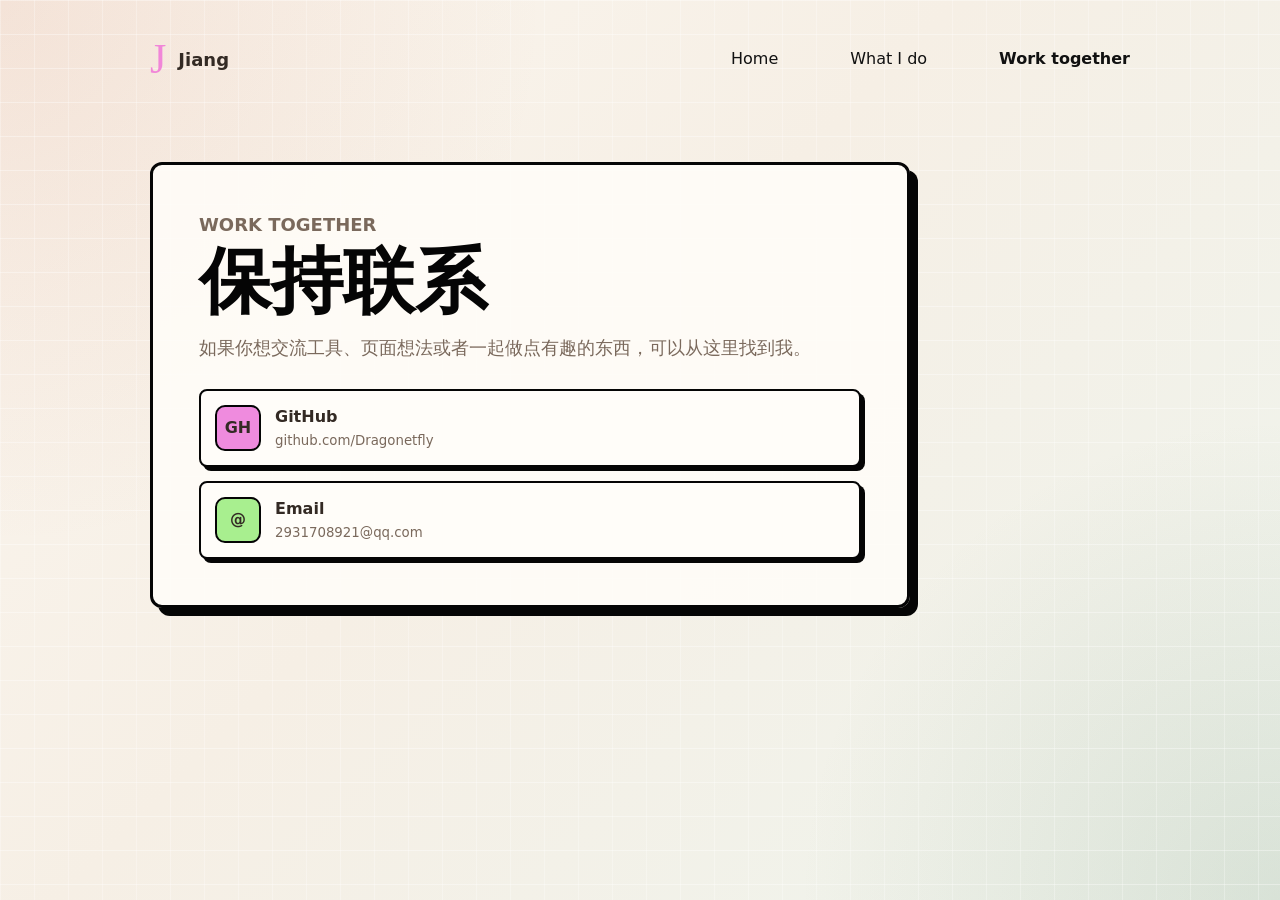
==== contact.html @ 612738bb "feat: split navigation and contact pages" ====
<!doctype html>
<html lang="zh-CN">
  <head>
    <meta charset="utf-8">
    <meta name="viewport" content="width=device-width, initial-scale=1">
    <meta name="description" content="Contact Jiang through GitHub or email.">
    <title>Jiang | Work together</title>
    <link rel="stylesheet" href="styles.css?v=20260515-6">
  </head>
  <body>
    <header class="site-header">
      <a class="brand" href="index.html" aria-label="Jiang home">
        <span class="logo-mark">J</span>
        <strong>Jiang</strong>
      </a>
      <nav class="top-nav" aria-label="Primary navigation">
        <a href="index.html">Home</a>
        <a href="navigation.html">What I do</a>
        <a class="active" href="contact.html">Work together</a>
      </nav>
    </header>

    <main class="page-shell inner-page">
      <section class="contact-hero" aria-labelledby="contact-title">
        <p class="eyebrow">Work together</p>
        <h1 id="contact-title">保持联系</h1>
        <p>如果你想交流工具、页面想法或者一起做点有趣的东西，可以从这里找到我。</p>

        <div class="contact-list">
          <a class="contact-card" href="https://github.com/Dragonetfly" target="_blank" rel="noreferrer noopener">
            <span class="contact-icon">GH</span>
            <span>
              <strong>GitHub</strong>
              <small>github.com/Dragonetfly</small>
            </span>
          </a>
          <a class="contact-card" href="mailto:2931708921@qq.com">
            <span class="contact-icon">@</span>
            <span>
              <strong>Email</strong>
              <small>2931708921@qq.com</small>
            </span>
          </a>
        </div>
      </section>
    </main>
  </body>
</html>
---- styles.css ----
:root {
  color-scheme: light;
  --paper: #fbf6ef;
  --surface: #fffdf9;
  --surface-soft: #fff8ee;
  --ink: #332a24;
  --muted: #7a695c;
  --line: #eadfce;
  --terracotta: #c96f4a;
  --sage: #769072;
  --gold: #c6953d;
  --blue: #6d8ea0;
  --rose: #bd7a82;
  --green: #698f6a;
  --shadow: 0 18px 50px rgba(73, 48, 31, 0.11);
}

* {
  box-sizing: border-box;
}

body {
  margin: 0;
  min-height: 100vh;
  background:
    linear-gradient(rgba(255, 255, 255, 0.36) 1px, transparent 1px),
    linear-gradient(90deg, rgba(255, 255, 255, 0.28) 1px, transparent 1px),
    radial-gradient(circle at top left, rgba(201, 111, 74, 0.14), transparent 34rem),
    radial-gradient(circle at bottom right, rgba(118, 144, 114, 0.18), transparent 30rem),
    linear-gradient(135deg, #fbf6ef 0%, #f6efe5 44%, #eef4ed 100%);
  background-size: 34px 34px, 34px 34px, auto, auto, auto;
  color: var(--ink);
  font-family: Inter, ui-sans-serif, system-ui, -apple-system, BlinkMacSystemFont, "Segoe UI", sans-serif;
  line-height: 1.5;
}

html {
  scroll-behavior: smooth;
}

a {
  color: inherit;
  text-decoration: none;
}

.site-header {
  display: flex;
  align-items: center;
  justify-content: space-between;
  width: min(980px, calc(100% - 32px));
  margin: 0 auto;
  padding: 38px 0 28px;
}

.brand,
.top-nav {
  display: flex;
  align-items: center;
}

.brand {
  gap: 12px;
  font-size: 18px;
}

.logo-mark {
  display: inline-grid;
  place-items: center;
  color: #f186d8;
  font-family: Georgia, "Times New Roman", serif;
  font-size: 42px;
  font-weight: 400;
  line-height: 1;
}

.top-nav {
  gap: clamp(22px, 7vw, 72px);
  font-size: 16px;
}

.top-nav a {
  color: #111;
}

.top-nav .active {
  font-weight: 800;
}

.page-shell {
  width: min(980px, calc(100% - 32px));
  margin: 0 auto;
  padding: 72px 0 56px;
}

.inner-page {
  padding-top: 54px;
}

.portfolio-hero,
.navigation-area {
  animation: rise-in 620ms ease both;
}

.page-heading {
  max-width: 680px;
  margin-bottom: 28px;
}

.page-heading h1,
.contact-hero h1 {
  margin-bottom: 14px;
  color: #050505;
  font-size: clamp(42px, 7vw, 72px);
  line-height: 1.05;
}

.page-heading p:last-child,
.contact-hero > p {
  color: var(--muted);
  font-size: 18px;
}

.navigation-area {
  animation-delay: 120ms;
}

.portfolio-hero {
  display: grid;
  grid-template-columns: minmax(0, 1.08fr) minmax(300px, 0.92fr);
  gap: clamp(34px, 7vw, 78px);
  align-items: center;
  min-height: 420px;
  margin-bottom: 76px;
}

.hero-copy {
  min-width: 0;
}

.hero-title {
  max-width: 560px;
  margin: 20px 0 20px;
  color: #050505;
  font-size: clamp(46px, 7.4vw, 76px);
  line-height: 1.08;
  letter-spacing: 0;
}

.hero-actions {
  display: flex;
  flex-wrap: wrap;
  gap: 14px;
  align-items: center;
  margin: 28px 0 18px;
}

.cta-button {
  display: inline-flex;
  align-items: center;
  justify-content: center;
  min-height: 52px;
  border: 2px solid #050505;
  border-radius: 8px;
  background: #a8ef8f;
  box-shadow: 5px 5px 0 #050505;
  padding: 0 20px;
  font-weight: 700;
  transition: transform 160ms ease, box-shadow 160ms ease;
}

.cta-button:hover {
  transform: translate(2px, 2px);
  box-shadow: 3px 3px 0 #050505;
}

.portrait-stage {
  position: relative;
  display: grid;
  place-items: center;
  min-height: 360px;
}

.portrait-frame {
  position: relative;
  width: min(290px, 70vw);
  aspect-ratio: 1 / 1;
  margin: 0;
  overflow: hidden;
  border: 4px solid #050505;
  border-radius: 18px;
  background: #94c8ef;
  box-shadow: 8px 8px 0 #050505;
  transform: rotate(0.4deg);
}

.portrait-frame::before {
  content: "";
  position: absolute;
  inset: 0;
  background: linear-gradient(135deg, rgba(255, 255, 255, 0.28), transparent 42%);
  pointer-events: none;
  z-index: 1;
}

.portrait-frame .avatar {
  width: 100%;
  height: 100%;
  border: 0;
  border-radius: 0;
  box-shadow: none;
}

.floating-sticker {
  position: absolute;
  z-index: 2;
  display: grid;
  place-items: center;
  border: 4px solid #050505;
  color: #050505;
  font-weight: 900;
  box-shadow: 5px 5px 0 #050505;
}

.sticker-brush {
  top: 44px;
  left: 18px;
  width: 98px;
  height: 66px;
  border-radius: 18px 18px 0 18px;
  background: #ef8bde;
  font-size: 34px;
}

.sticker-sun {
  right: 8px;
  bottom: 82px;
  width: 70px;
  height: 70px;
  border-radius: 50%;
  background: #f6d996;
  font-size: 38px;
}

.name-pill {
  position: absolute;
  right: 22px;
  bottom: 24px;
  z-index: 2;
  border: 3px solid #050505;
  border-radius: 999px;
  background: #a8ef8f;
  box-shadow: 4px 4px 0 #050505;
  padding: 6px 22px;
  font-weight: 800;
}

.hero {
  display: grid;
  grid-template-columns: minmax(0, 1fr) auto;
  gap: 16px;
  align-items: start;
  margin-bottom: 24px;
}

.profile-card,
.panel,
.category-card {
  border: 1px solid var(--line);
  background: rgba(255, 253, 249, 0.82);
  box-shadow: var(--shadow);
  backdrop-filter: blur(12px);
}

.profile-card {
  display: flex;
  gap: 22px;
  align-items: flex-start;
  flex: 1;
  min-width: 0;
  position: relative;
  overflow: hidden;
  padding: 28px;
  border-radius: 8px;
}

.profile-card::after {
  content: "";
  position: absolute;
  right: 24px;
  bottom: 20px;
  width: 150px;
  height: 150px;
  border: 1px solid rgba(201, 111, 74, 0.18);
  border-radius: 50%;
  transform: rotate(-12deg);
  pointer-events: none;
}

.avatar {
  width: 96px;
  height: 96px;
  flex: 0 0 auto;
  border: 3px solid #fff;
  border-radius: 50%;
  object-fit: cover;
  object-position: center;
  background: linear-gradient(135deg, #d9a071, #f3dbc0);
  box-shadow: 0 10px 28px rgba(73, 48, 31, 0.16);
}

.eyebrow {
  margin: 0 0 6px;
  color: var(--terracotta);
  font-size: 12px;
  font-weight: 750;
  text-transform: uppercase;
  letter-spacing: 0;
}

h1,
h2,
h3,
p {
  margin-top: 0;
}

h1 {
  margin-bottom: 6px;
  font-size: clamp(32px, 6vw, 56px);
  line-height: 1;
  letter-spacing: 0;
}

h2 {
  margin-bottom: 0;
  font-size: 22px;
}

h3 {
  margin-bottom: 0;
  font-size: 17px;
}

.tagline {
  margin-bottom: 10px;
  color: var(--muted);
}

.profile-intro {
  max-width: 560px;
  margin-bottom: 14px;
  color: #5f5147;
  font-size: 17px;
}

.signature {
  display: inline-flex;
  margin-bottom: 16px;
  border-left: 3px solid var(--sage);
  padding-left: 10px;
  color: var(--terracotta);
  font-family: Georgia, "Times New Roman", serif;
  font-size: 18px;
  font-style: italic;
}

.status-tags {
  display: flex;
  flex-wrap: wrap;
  gap: 8px;
}

.status-tags span,
.category-meta {
  border: 1px solid var(--line);
  background: var(--surface-soft);
  color: var(--muted);
  padding: 6px 10px;
  border-radius: 999px;
  font-size: 12px;
}

.social-links {
  display: flex;
  flex-wrap: wrap;
  justify-content: flex-end;
  gap: 10px;
  max-width: 320px;
}

.social-links a {
  border: 1px solid var(--line);
  background: var(--surface);
  padding: 10px 13px;
  border-radius: 999px;
  color: var(--muted);
  font-weight: 700;
  transition: transform 180ms ease, border-color 180ms ease, color 180ms ease;
}

.panel {
  border-radius: 8px;
  padding: 20px;
}

.section-heading,
.nav-heading {
  display: flex;
  justify-content: space-between;
  gap: 18px;
  align-items: center;
  margin-bottom: 16px;
}

.link-card {
  display: flex;
  gap: 12px;
  min-width: 0;
  border: 1px solid var(--line);
  background: var(--surface);
  transition: transform 180ms ease, border-color 180ms ease, box-shadow 180ms ease, background 180ms ease;
}

.link-visual {
  display: grid;
  place-items: center;
  flex: 0 0 auto;
  border: 1px solid color-mix(in srgb, var(--accent, var(--terracotta)) 22%, var(--line));
  background:
    linear-gradient(135deg, rgba(255, 255, 255, 0.92), rgba(255, 248, 238, 0.78)),
    color-mix(in srgb, var(--accent, var(--terracotta)) 9%, white);
  box-shadow: inset 0 1px 0 rgba(255, 255, 255, 0.72);
}

.link-visual {
  width: 42px;
  height: 42px;
  border-radius: 10px;
}

.link-visual img {
  display: block;
  width: 26px;
  height: 26px;
  object-fit: contain;
}

.link-card small,
.profile-intro {
  color: var(--muted);
}

.navigation-area {
  border: 1px solid rgba(234, 223, 206, 0.7);
  border-radius: 8px;
  background: rgba(255, 253, 249, 0.56);
  padding: 18px;
  box-shadow: 0 12px 34px rgba(73, 48, 31, 0.06);
}

.contact-panel {
  max-width: 620px;
  margin: -24px 0 38px;
  border: 2px solid #050505;
  border-radius: 8px;
  background: #fffdf9;
  box-shadow: 5px 5px 0 #050505;
  padding: 18px 20px;
}

.contact-hero {
  max-width: 760px;
  border: 3px solid #050505;
  border-radius: 12px;
  background: rgba(255, 253, 249, 0.88);
  box-shadow: 8px 8px 0 #050505;
  padding: clamp(24px, 5vw, 46px);
}

.contact-list {
  display: grid;
  gap: 14px;
  margin-top: 28px;
}

.contact-card {
  display: flex;
  align-items: center;
  gap: 14px;
  border: 2px solid #050505;
  border-radius: 8px;
  background: #fffdf9;
  box-shadow: 4px 4px 0 #050505;
  padding: 14px;
  transition: transform 160ms ease, box-shadow 160ms ease;
}

.contact-card:hover {
  transform: translate(2px, 2px);
  box-shadow: 2px 2px 0 #050505;
}

.contact-icon {
  display: grid;
  place-items: center;
  width: 46px;
  height: 46px;
  flex: 0 0 auto;
  border: 2px solid #050505;
  border-radius: 10px;
  background: #ef8bde;
  font-weight: 900;
}

.contact-card:nth-child(2) .contact-icon {
  background: #a8ef8f;
}

.contact-card span:last-child {
  display: grid;
  gap: 2px;
  min-width: 0;
}

.contact-card small {
  color: var(--muted);
  overflow-wrap: anywhere;
}

.contact-panel h2 {
  margin-bottom: 8px;
}

.contact-panel p:last-child {
  margin-bottom: 0;
}

.contact-panel a {
  font-weight: 800;
  text-decoration: underline;
  text-decoration-thickness: 2px;
  text-underline-offset: 4px;
}

.navigation-area.compact .nav-heading {
  margin-bottom: 12px;
}

.navigation-area.compact .eyebrow {
  margin-bottom: 2px;
}

.search-box {
  width: min(420px, 100%);
}

.search-box input {
  width: 100%;
  border: 1px solid var(--line);
  border-radius: 999px;
  background: var(--surface);
  color: var(--ink);
  font: inherit;
  padding: 12px 16px;
  outline: none;
  transition: border-color 180ms ease, box-shadow 180ms ease;
}

.search-box input:focus {
  border-color: rgba(201, 111, 74, 0.76);
  box-shadow: 0 0 0 4px rgba(201, 111, 74, 0.14);
}

.category-grid {
  display: grid;
  grid-template-columns: 1fr;
  gap: 10px;
}

.category-card {
  position: relative;
  overflow: hidden;
  border-radius: 6px;
  padding: 0;
  transition: border-color 180ms ease, box-shadow 180ms ease, transform 180ms ease;
}

.category-card::before {
  content: "";
  position: absolute;
  inset: 0 auto 0 0;
  width: 4px;
  background: var(--accent, var(--terracotta));
}

.category-card[open] {
  border-color: color-mix(in srgb, var(--accent) 42%, var(--line));
  box-shadow: 0 10px 24px rgba(73, 48, 31, 0.07);
}

.accent-coral {
  --accent: var(--terracotta);
}

.accent-sage {
  --accent: var(--sage);
}

.accent-gold {
  --accent: var(--gold);
}

.accent-blue {
  --accent: var(--blue);
}

.accent-rose {
  --accent: var(--rose);
}

.accent-green {
  --accent: var(--green);
}

.category-title {
  display: flex;
  justify-content: space-between;
  align-items: center;
  gap: 12px;
  min-height: 52px;
  margin-bottom: 0;
  padding: 12px 14px 12px 18px;
  cursor: pointer;
  list-style: none;
}

.category-title::-webkit-details-marker {
  display: none;
}

.category-title::after {
  content: "+";
  display: grid;
  place-items: center;
  width: 30px;
  height: 30px;
  border: 1px solid var(--line);
  border-radius: 50%;
  color: var(--accent);
  font-weight: 800;
  transition: transform 180ms ease, background 180ms ease;
}

.category-card[open] .category-title::after {
  content: "-";
  transform: rotate(180deg);
  background: color-mix(in srgb, var(--accent) 10%, white);
}

.category-name {
  font-size: 16px;
  font-weight: 800;
}

.category-meta {
  margin-left: auto;
}

.link-list {
  display: grid;
  gap: 8px;
  padding: 0 12px 12px 18px;
  animation: reveal-links 220ms ease both;
}

.link-card {
  align-items: center;
  padding: 10px;
  border-radius: 6px;
}

.link-copy {
  display: grid;
  min-width: 0;
}

.link-copy strong,
.link-copy small {
  overflow: hidden;
  text-overflow: ellipsis;
  white-space: nowrap;
}

.link-card:hover,
.social-links a:hover {
  transform: translateY(-3px);
  border-color: color-mix(in srgb, var(--accent, var(--terracotta)) 45%, var(--line));
  box-shadow: 0 14px 30px rgba(73, 48, 31, 0.12);
}

.empty-state {
  border: 1px dashed var(--line);
  border-radius: 8px;
  margin: 18px 0 0;
  padding: 18px;
  color: var(--muted);
  text-align: center;
}

.sr-only {
  position: absolute;
  width: 1px;
  height: 1px;
  padding: 0;
  margin: -1px;
  overflow: hidden;
  clip: rect(0, 0, 0, 0);
  white-space: nowrap;
  border: 0;
}

[hidden] {
  display: none !important;
}

@keyframes rise-in {
  from {
    opacity: 0;
    transform: translateY(12px);
  }

  to {
    opacity: 1;
    transform: translateY(0);
  }
}

@keyframes reveal-links {
  from {
    opacity: 0;
    transform: translateY(-4px);
  }

  to {
    opacity: 1;
    transform: translateY(0);
  }
}

@media (max-width: 860px) {
  .site-header {
    align-items: flex-start;
    flex-direction: column;
    gap: 20px;
    padding-top: 24px;
  }

  .top-nav {
    width: 100%;
    justify-content: space-between;
    gap: 14px;
  }

  .page-shell {
    padding-top: 30px;
  }

  .portfolio-hero {
    grid-template-columns: 1fr;
    margin-bottom: 44px;
  }

  .section-heading,
  .nav-heading {
    align-items: stretch;
    flex-direction: column;
  }

  .hero {
    grid-template-columns: 1fr;
  }

  .social-links {
    justify-content: flex-start;
    max-width: none;
  }

  .category-grid {
    grid-template-columns: 1fr;
  }
}

@media (max-width: 560px) {
  .page-shell {
    width: min(100% - 22px, 1120px);
    padding-top: 16px;
  }

  .profile-card {
    align-items: flex-start;
    flex-direction: column;
  }

  h1 {
    font-size: 38px;
  }
}

@media (prefers-reduced-motion: reduce) {
  *,
  *::before,
  *::after {
    animation-duration: 1ms !important;
    scroll-behavior: auto !important;
    transition-duration: 1ms !important;
  }
}
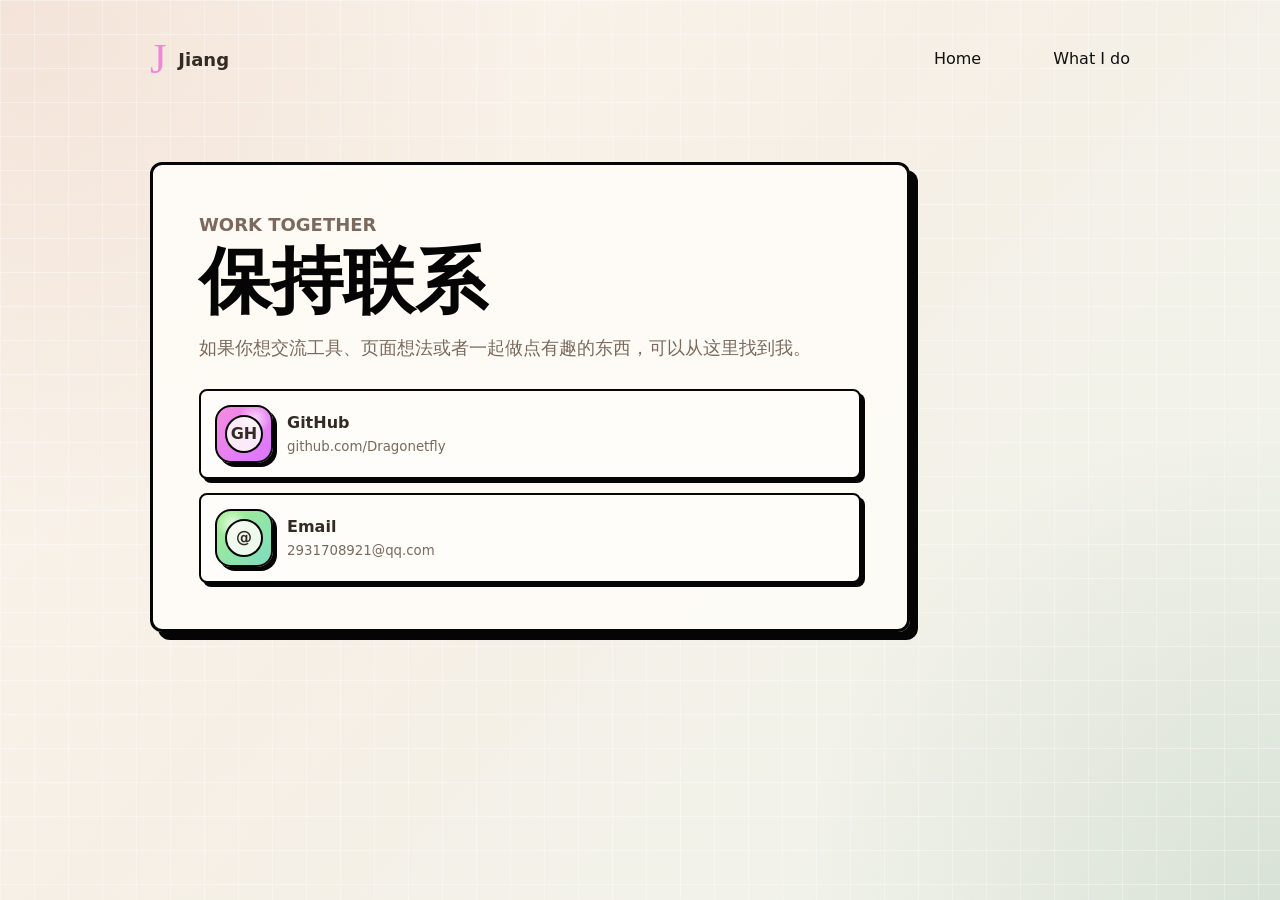
==== commit 1de9c65d: "feat: polish icons and expand navigation links" ====
--- a/contact.html
+++ b/contact.html
@@ -5,7 +5,7 @@
     <meta name="viewport" content="width=device-width, initial-scale=1">
     <meta name="description" content="Contact Jiang through GitHub or email.">
     <title>Jiang | Work together</title>
-    <link rel="stylesheet" href="styles.css?v=20260515-6">
+    <link rel="stylesheet" href="styles.css?v=20260515-7">
   </head>
   <body>
     <header class="site-header">
@@ -16,7 +16,6 @@
       <nav class="top-nav" aria-label="Primary navigation">
         <a href="index.html">Home</a>
         <a href="navigation.html">What I do</a>
-        <a class="active" href="contact.html">Work together</a>
       </nav>
     </header>
 
@@ -28,14 +27,18 @@
 
         <div class="contact-list">
           <a class="contact-card" href="https://github.com/Dragonetfly" target="_blank" rel="noreferrer noopener">
-            <span class="contact-icon">GH</span>
+            <span class="contact-orb github-orb" aria-hidden="true">
+              <span class="contact-icon">GH</span>
+            </span>
             <span>
               <strong>GitHub</strong>
               <small>github.com/Dragonetfly</small>
             </span>
           </a>
           <a class="contact-card" href="mailto:2931708921@qq.com">
-            <span class="contact-icon">@</span>
+            <span class="contact-orb email-orb" aria-hidden="true">
+              <span class="contact-icon">@</span>
+            </span>
             <span>
               <strong>Email</strong>
               <small>2931708921@qq.com</small>
--- a/styles.css
+++ b/styles.css
@@ -219,6 +219,16 @@
   color: #050505;
   font-weight: 900;
   box-shadow: 5px 5px 0 #050505;
+  isolation: isolate;
+}
+
+.floating-sticker::after {
+  content: "";
+  position: absolute;
+  inset: 10px;
+  border-radius: inherit;
+  background: rgba(255, 255, 255, 0.28);
+  z-index: -1;
 }
 
 .sticker-brush {
@@ -227,7 +237,9 @@
   width: 98px;
   height: 66px;
   border-radius: 18px 18px 0 18px;
-  background: #ef8bde;
+  background:
+    radial-gradient(circle at 74% 28%, rgba(255, 255, 255, 0.7), transparent 18px),
+    linear-gradient(135deg, #f58ce0, #e973c9);
   font-size: 34px;
 }
 
@@ -237,7 +249,9 @@
   width: 70px;
   height: 70px;
   border-radius: 50%;
-  background: #f6d996;
+  background:
+    repeating-linear-gradient(160deg, transparent 0 8px, rgba(5, 5, 5, 0.08) 8px 10px),
+    linear-gradient(135deg, #ffe5a3, #f4c86f);
   font-size: 38px;
 }
 
@@ -500,20 +514,38 @@
   box-shadow: 2px 2px 0 #050505;
 }
 
-.contact-icon {
+.contact-orb {
   display: grid;
   place-items: center;
-  width: 46px;
-  height: 46px;
+  width: 58px;
+  height: 58px;
   flex: 0 0 auto;
   border: 2px solid #050505;
-  border-radius: 10px;
-  background: #ef8bde;
+  border-radius: 16px;
+  box-shadow: 4px 4px 0 #050505;
+}
+
+.github-orb {
+  background:
+    radial-gradient(circle at 70% 22%, rgba(255, 255, 255, 0.7), transparent 16px),
+    linear-gradient(135deg, #f58ce0, #db75ff);
+}
+
+.email-orb {
+  background:
+    radial-gradient(circle at 28% 24%, rgba(255, 255, 255, 0.76), transparent 15px),
+    linear-gradient(135deg, #a8ef8f, #7ddcc1);
+}
+
+.contact-icon {
+  display: grid;
+  place-items: center;
+  width: 38px;
+  height: 38px;
+  border: 2px solid #050505;
+  border-radius: 50%;
+  background: rgba(255, 253, 249, 0.85);
   font-weight: 900;
-}
-
-.contact-card:nth-child(2) .contact-icon {
-  background: #a8ef8f;
 }
 
 .contact-card span:last-child {
